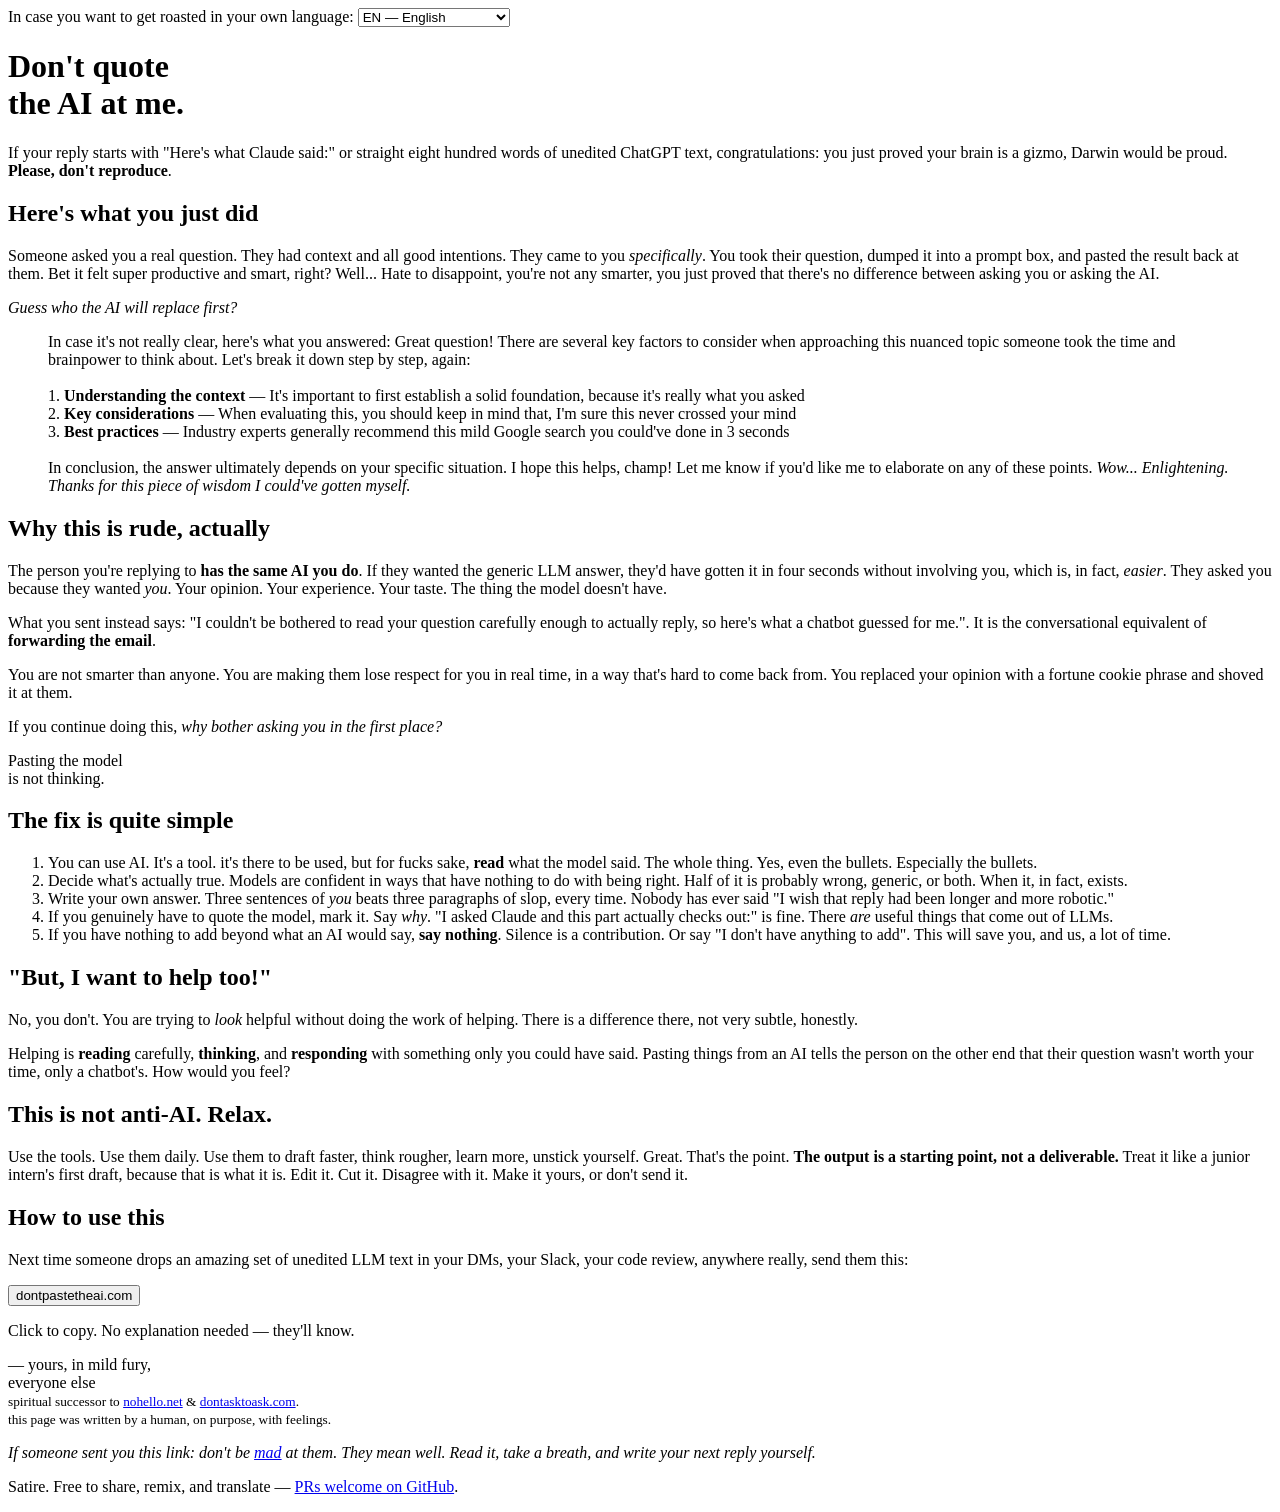
==== index.html @ 8a4fde62 "fix: wrong repo link" ====
<!DOCTYPE html>
<html lang="en">

<head>
  <meta charset="UTF-8">
  <meta name="viewport" content="width=device-width, initial-scale=1.0">
  <title>Don't paste the AI.</title>
  <meta name="description" content="If your reply is a wall of unedited LLM junk, you are the problem.">
  <meta property="og:title" content="Don't just 'quote' the AI">
  <meta property="og:description" content="If your reply is a wall of unedited LLM junk, you are the problem.">
  <meta property="og:image" content="https://dontquotetheai.com/assets/og-image.png">
  <meta property="og:image:width" content="1200">
  <meta property="og:image:height" content="630">
  <meta property="og:type" content="website">
  <meta property="og:url" content="https://dontquotetheai.com/">
  <link rel="canonical" href="https://dontquotetheai.com/">
  <meta name="twitter:card" content="summary_large_image">
  <meta name="twitter:image" content="https://dontquotetheai.com/assets/og-image.png">
  <link rel="icon" type="image/svg+xml" href="assets/favicon.svg">
  <link rel="icon" type="image/png" sizes="32x32" href="assets/favicon-32.png">
  <link rel="apple-touch-icon" href="assets/apple-touch-icon.png">
  <link rel="preconnect" href="https://fonts.googleapis.com">
  <link rel="preconnect" href="https://fonts.gstatic.com" crossorigin>
  <link
    href="https://fonts.googleapis.com/css2?family=Special+Elite&family=JetBrains+Mono:wght@400;500;700;800&display=swap"
    rel="stylesheet">
  <link rel="stylesheet" href="styles.css">
  <link rel="alternate" hreflang="en" href="https://dontquotetheai.com/">
  <link rel="alternate" hreflang="pt-BR" href="https://dontquotetheai.com/ptbr.html">
  <link rel="alternate" hreflang="x-default" href="https://dontquotetheai.com/">
</head>

<body>
  <main class="sheet">

    <header>
      <div class="doc-meta">
        <span>In case you want to get roasted in your own language:</span>
        <label class="lang" aria-label="Language">
          <select onchange="if(this.value)location.href=this.value">
            <option value="" selected>EN — English</option>
            <option value="ptbr.html">PT — Português (BR)</option>
          </select>
        </label>
      </div>
      <h1>Don't quote<br>the <span class="yell">AI</span> at me.</h1>
      <p class="lede">If your reply starts with <span class="marker">"Here's what Claude said:"</span> or straight <span
          class="marker">eight hundred words of unedited ChatGPT text</span>, congratulations: you just proved your
        brain is a gizmo, Darwin would be proud. <strong>Please, don't reproduce</strong>.</p>
    </header>

    <section>
      <h2>Here's what you just did</h2>
      <p>Someone asked you a real question. They had context and all good intentions. They came to you
        <em>specifically</em>. You took their question, dumped it into a prompt box, and pasted the result back at them.
        Bet it felt super productive and smart, right? Well... Hate to disappoint, you're not any smarter, you just
        proved that there's no difference between asking you or asking the AI.
      </p>

      <p><em>Guess who the AI will replace first?</em></p>

      <blockquote>
        <span class="exhibit-label">In case it's not really clear, here's what you answered:</span>
        Great question! There are several key factors to consider when approaching this nuanced topic someone took the
        time and brainpower to think about. Let's break it
        down step by step, again:<br><br>
        1. <strong>Understanding the context</strong> — It's important to first establish a solid foundation, because
        it's really what you asked<br>
        2. <strong>Key considerations</strong> — When evaluating this, you should keep in mind that, I'm sure this never
        crossed your mind<br>
        3. <strong>Best practices</strong> — Industry experts generally recommend this mild Google search you could've
        done in 3 seconds<br><br>

        In conclusion, the answer ultimately depends on your specific situation. I hope this helps, champ! Let me know
        if you'd like me to elaborate on any of these points.
        <em>Wow... Enlightening. Thanks for this piece of wisdom I could've gotten myself.</em>
      </blockquote>
    </section>

    <section>
      <h2>Why this is rude, actually</h2>
      <p>The person you're replying to <strong>has the same AI you do</strong>. If they wanted the generic LLM answer,
        they'd have gotten it in four seconds without involving you, which is, in fact, <em>easier</em>. They asked you
        because they wanted <em>you</em>. Your opinion. Your experience. Your taste. The thing the model doesn't have.
      </p>

      <p>What you sent instead says: <span class="marker">"I couldn't be bothered to read your question carefully enough
          to actually reply, so here's what a chatbot guessed for me."</span>. It is the conversational equivalent of
        <strong>forwarding the email</strong>.
      </p>

      <p>You are not smarter than anyone. You are making them lose respect for you in real time, in a way that's hard to
        come back from. You replaced your opinion with a fortune cookie phrase and shoved it at them.</p>

      <p>If you continue doing this, <em>why bother asking you in the first place?</em></p>
    </section>

    <div class="shout">
      Pasting the model<br>is not <span>thinking</span>.
    </div>

    <section>
      <h2>The fix is quite simple</h2>
      <ol>
        <li>You can use AI. It's a tool. it's there to be used, but for fucks sake, <strong>read</strong> what the model
          said. The whole thing. Yes, even the bullets. Especially the bullets.
        </li>
        <li>Decide what's actually true. Models are confident in ways that have nothing to do with being right. Half of
          it is probably wrong, generic, or both. When it, in fact, exists.</li>
        <li>Write your own answer. Three sentences of <em>you</em> beats three paragraphs of slop, every time. Nobody
          has ever said "I wish that reply had been longer and more robotic."</li>
        <li>If you genuinely have to quote the model, mark it. Say <em>why</em>. "I asked Claude and this part actually
          checks out:" is fine. There <em>are</em> useful things that come out of LLMs.</li>
        <li>If you have nothing to add beyond what an AI would say, <strong>say nothing</strong>. Silence is a
          contribution. Or say "I don't have anything to add". This will save you, and us, a lot of time.</li>
      </ol>
    </section>

    <section>
      <h2>"But, I want to help too!"</h2>
      <p>No, you don't. You are trying to <em>look</em> helpful without doing the work of helping. There is a
        difference there, not very subtle, honestly.</p>
      <p>Helping is <strong>reading</strong> carefully, <strong>thinking</strong>, and <strong>responding</strong> with
        something only you could have
        said. Pasting things
        from an AI tells the person on the other end that their question wasn't worth your time, only a chatbot's. How
        would you feel?</p>
    </section>

    <section>
      <h2>This is not anti-AI. Relax.</h2>
      <p>Use the tools. Use them daily. Use them to draft faster, think rougher, learn more, unstick yourself. Great.
        That's the point. <strong>The output is a starting point, not a deliverable.</strong> Treat it like a junior
        intern's first draft, because that is what it is. Edit it. Cut it. Disagree with it. Make it yours, or don't
        send it.</p>
    </section>

    <section>
      <h2>How to use this</h2>
      <p>Next time someone drops an amazing set of unedited LLM text in your DMs, your Slack, your code review, anywhere
        really, send them this:</p>
      <p class="u-center u-mt-lg"><button type="button" class="url-tag-big" onclick="copyTag(this)"
          aria-label="Copy dontquotetheai.com to clipboard">dontpastetheai.com</button></p>
      <p class="u-center u-small u-muted u-mt-md">Click to copy. No explanation needed — they'll know.</p>
    </section>

    <div class="signature">
      <div class="name">— yours, in mild fury,<br>everyone else</div>
      <small>spiritual successor to <a href="https://nohello.net" target="_blank" rel="noopener">nohello.net</a> &amp;
        <a href="https://dontasktoask.com" target="_blank" rel="noopener">dontasktoask.com</a>.<br>this page was written
        by a human, on purpose, with feelings.</small>
    </div>

    <div class="footer">
      <p><em>If someone sent you this link: don't be <a href="https://www.youtube.com/watch?v=xzpndHtdl9A"
            target="_blank" rel="noopener">mad</a> at them. They mean well. Read it, take a breath, and write your next
          reply yourself.</em></p>
      <p>Satire. Free to share, remix, and translate — <a href="https://github.com/khaosdoctor/dontpastetheai"
          target="_blank" rel="noopener">PRs welcome on GitHub</a>.</p>
    </div>

  </main>
  <script>
    function copyTag(el) {
      const text = el.dataset.copy || el.textContent.trim();
      if (!el.dataset.copy) el.dataset.copy = text;
      navigator.clipboard.writeText(text).then(() => {
        el.textContent = 'copied!';
        clearTimeout(el._t);
        el._t = setTimeout(() => {el.textContent = text;}, 1200);
      });
    }
  </script>
</body>

</html>
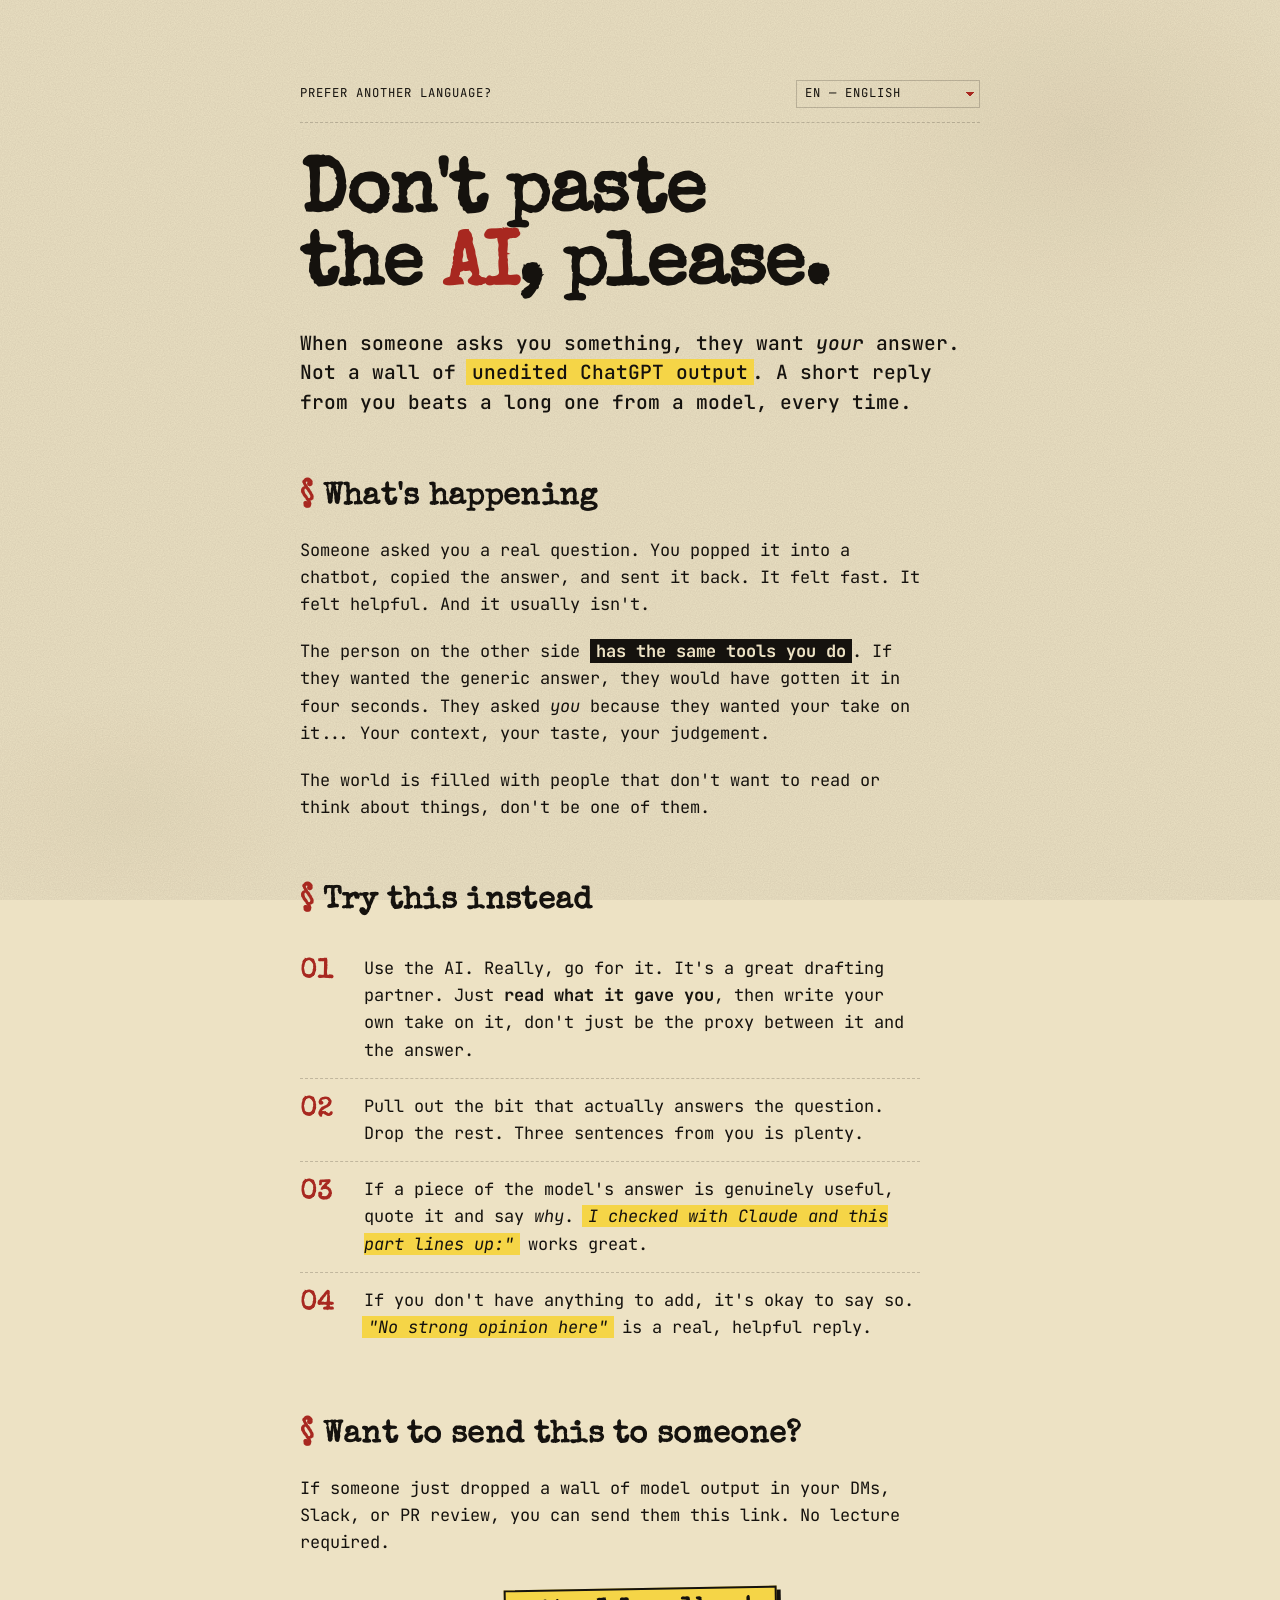
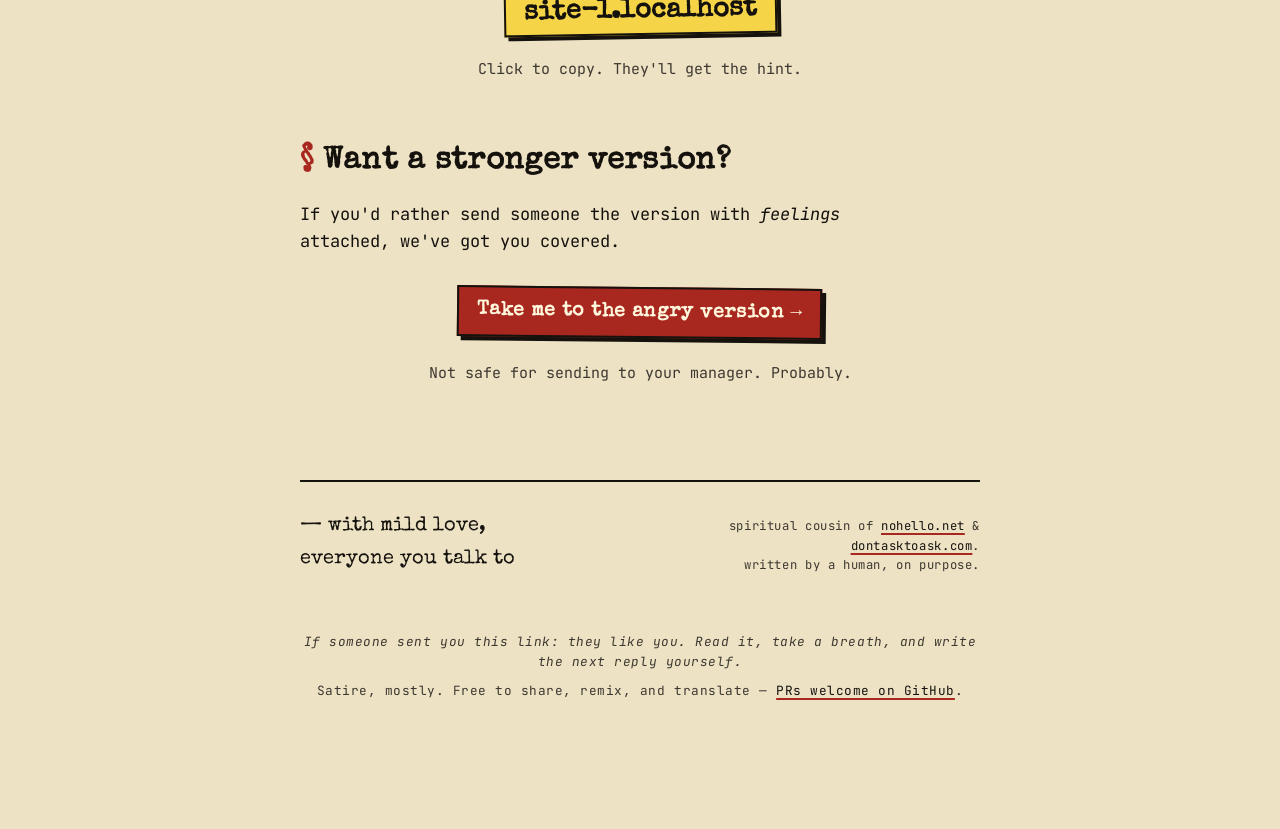
==== commit 4ade4d95: "feat: add polite version" ====
--- a/index.html
+++ b/index.html
@@ -5,9 +5,9 @@
   <meta charset="UTF-8">
   <meta name="viewport" content="width=device-width, initial-scale=1.0">
   <title>Don't paste the AI.</title>
-  <meta name="description" content="If your reply is a wall of unedited LLM junk, you are the problem.">
-  <meta property="og:title" content="Don't just 'quote' the AI">
-  <meta property="og:description" content="If your reply is a wall of unedited LLM junk, you are the problem.">
+  <meta name="description" content="If someone asks you a question, paste your answer — not the chatbot's.">
+  <meta property="og:title" content="Don't paste the AI.">
+  <meta property="og:description" content="If someone asks you a question, paste your answer — not the chatbot's.">
   <meta property="og:image" content="https://dontquotetheai.com/assets/og-image.png">
   <meta property="og:image:width" content="1200">
   <meta property="og:image:height" content="630">
@@ -35,7 +35,7 @@
 
     <header>
       <div class="doc-meta">
-        <span>In case you want to get roasted in your own language:</span>
+        <span>Prefer another language?</span>
         <label class="lang" aria-label="Language">
           <select onchange="if(this.value)location.href=this.value">
             <option value="" selected>EN — English</option>
@@ -43,124 +43,78 @@
           </select>
         </label>
       </div>
-      <h1>Don't quote<br>the <span class="yell">AI</span> at me.</h1>
-      <p class="lede">If your reply starts with <span class="marker">"Here's what Claude said:"</span> or straight <span
-          class="marker">eight hundred words of unedited ChatGPT text</span>, congratulations: you just proved your
-        brain is a gizmo, Darwin would be proud. <strong>Please, don't reproduce</strong>.</p>
+      <h1>Don't paste<br>the <span class="yell">AI</span>, please.</h1>
+      <p class="lede">When someone asks you something, they want <em>your</em> answer.
+        Not a wall of <span class="marker">unedited ChatGPT output</span>. A short reply from you beats
+        a long one from a model, every time.</p>
     </header>
 
     <section>
-      <h2>Here's what you just did</h2>
-      <p>Someone asked you a real question. They had context and all good intentions. They came to you
-        <em>specifically</em>. You took their question, dumped it into a prompt box, and pasted the result back at them.
-        Bet it felt super productive and smart, right? Well... Hate to disappoint, you're not any smarter, you just
-        proved that there's no difference between asking you or asking the AI.
-      </p>
+      <h2>What's happening</h2>
+      <p>Someone asked you a real question. You popped it into a chatbot, copied the answer, and sent it back.
+        It felt fast. It felt helpful. And it usually isn't.</p>
+      <p>The person on the other side <strong>has the same tools you do</strong>. If they wanted the generic
+        answer, they would have gotten it in four seconds. They asked <em>you</em> because they wanted
+        your take on it... Your context, your taste, your judgement.</p>
 
-      <p><em>Guess who the AI will replace first?</em></p>
-
-      <blockquote>
-        <span class="exhibit-label">In case it's not really clear, here's what you answered:</span>
-        Great question! There are several key factors to consider when approaching this nuanced topic someone took the
-        time and brainpower to think about. Let's break it
-        down step by step, again:<br><br>
-        1. <strong>Understanding the context</strong> — It's important to first establish a solid foundation, because
-        it's really what you asked<br>
-        2. <strong>Key considerations</strong> — When evaluating this, you should keep in mind that, I'm sure this never
-        crossed your mind<br>
-        3. <strong>Best practices</strong> — Industry experts generally recommend this mild Google search you could've
-        done in 3 seconds<br><br>
-
-        In conclusion, the answer ultimately depends on your specific situation. I hope this helps, champ! Let me know
-        if you'd like me to elaborate on any of these points.
-        <em>Wow... Enlightening. Thanks for this piece of wisdom I could've gotten myself.</em>
-      </blockquote>
+      <p>The world is filled with people that don't want to read or think about things, don't be one of them.</p>
     </section>
 
     <section>
-      <h2>Why this is rude, actually</h2>
-      <p>The person you're replying to <strong>has the same AI you do</strong>. If they wanted the generic LLM answer,
-        they'd have gotten it in four seconds without involving you, which is, in fact, <em>easier</em>. They asked you
-        because they wanted <em>you</em>. Your opinion. Your experience. Your taste. The thing the model doesn't have.
-      </p>
-
-      <p>What you sent instead says: <span class="marker">"I couldn't be bothered to read your question carefully enough
-          to actually reply, so here's what a chatbot guessed for me."</span>. It is the conversational equivalent of
-        <strong>forwarding the email</strong>.
-      </p>
-
-      <p>You are not smarter than anyone. You are making them lose respect for you in real time, in a way that's hard to
-        come back from. You replaced your opinion with a fortune cookie phrase and shoved it at them.</p>
-
-      <p>If you continue doing this, <em>why bother asking you in the first place?</em></p>
-    </section>
-
-    <div class="shout">
-      Pasting the model<br>is not <span>thinking</span>.
-    </div>
-
-    <section>
-      <h2>The fix is quite simple</h2>
+      <h2>Try this instead</h2>
       <ol>
-        <li>You can use AI. It's a tool. it's there to be used, but for fucks sake, <strong>read</strong> what the model
-          said. The whole thing. Yes, even the bullets. Especially the bullets.
+        <li>Use the AI. Really, go for it. It's a great drafting partner. Just <strong>read what it gave you</strong>,
+          then write your own take on it, don't just be the proxy between it and the answer.</li>
+        <li>Pull out the bit that actually answers the question. Drop the rest. Three sentences from you is plenty.</li>
+        <li>If a piece of the model's answer is genuinely useful, quote it and say <em>why</em>.
+          <span class="marker"><em>I checked with Claude and this part lines up:"</em></span> works great.
         </li>
-        <li>Decide what's actually true. Models are confident in ways that have nothing to do with being right. Half of
-          it is probably wrong, generic, or both. When it, in fact, exists.</li>
-        <li>Write your own answer. Three sentences of <em>you</em> beats three paragraphs of slop, every time. Nobody
-          has ever said "I wish that reply had been longer and more robotic."</li>
-        <li>If you genuinely have to quote the model, mark it. Say <em>why</em>. "I asked Claude and this part actually
-          checks out:" is fine. There <em>are</em> useful things that come out of LLMs.</li>
-        <li>If you have nothing to add beyond what an AI would say, <strong>say nothing</strong>. Silence is a
-          contribution. Or say "I don't have anything to add". This will save you, and us, a lot of time.</li>
+        <li>If you don't have anything to add, it's okay to say so. <span class="marker"><em>"No strong opinion
+              here"</em></span> is a real, helpful reply.
+        </li>
       </ol>
     </section>
 
     <section>
-      <h2>"But, I want to help too!"</h2>
-      <p>No, you don't. You are trying to <em>look</em> helpful without doing the work of helping. There is a
-        difference there, not very subtle, honestly.</p>
-      <p>Helping is <strong>reading</strong> carefully, <strong>thinking</strong>, and <strong>responding</strong> with
-        something only you could have
-        said. Pasting things
-        from an AI tells the person on the other end that their question wasn't worth your time, only a chatbot's. How
-        would you feel?</p>
+      <h2>Want to send this to someone?</h2>
+      <p>If someone just dropped a wall of model output in your DMs, Slack, or PR review, you can send them
+        this link. No lecture required.</p>
+      <p class="u-center u-mt-lg"><button id="copyBtn" type="button" class="url-tag-big" onclick="copyTag(this)"
+          aria-label="Copy dontpastetheai.com to clipboard">dontpastetheai.com</button></p>
+      <p class="u-center u-small u-muted u-mt-md">Click to copy. They'll get the hint.</p>
     </section>
 
     <section>
-      <h2>This is not anti-AI. Relax.</h2>
-      <p>Use the tools. Use them daily. Use them to draft faster, think rougher, learn more, unstick yourself. Great.
-        That's the point. <strong>The output is a starting point, not a deliverable.</strong> Treat it like a junior
-        intern's first draft, because that is what it is. Edit it. Cut it. Disagree with it. Make it yours, or don't
-        send it.</p>
-    </section>
-
-    <section>
-      <h2>How to use this</h2>
-      <p>Next time someone drops an amazing set of unedited LLM text in your DMs, your Slack, your code review, anywhere
-        really, send them this:</p>
-      <p class="u-center u-mt-lg"><button type="button" class="url-tag-big" onclick="copyTag(this)"
-          aria-label="Copy dontquotetheai.com to clipboard">dontpastetheai.com</button></p>
-      <p class="u-center u-small u-muted u-mt-md">Click to copy. No explanation needed — they'll know.</p>
+      <h2>Want a stronger version?</h2>
+      <p>If you'd rather send someone the version with <em>feelings</em> attached, we've got you covered.</p>
+      <p class="u-center u-mt-lg"><a class="cta-angry" href="angry/">Take me to the angry version →</a></p>
+      <p class="u-center u-small u-muted u-mt-md">Not safe for sending to your manager. Probably.</p>
     </section>
 
     <div class="signature">
-      <div class="name">— yours, in mild fury,<br>everyone else</div>
-      <small>spiritual successor to <a href="https://nohello.net" target="_blank" rel="noopener">nohello.net</a> &amp;
-        <a href="https://dontasktoask.com" target="_blank" rel="noopener">dontasktoask.com</a>.<br>this page was written
-        by a human, on purpose, with feelings.</small>
+      <div class="name">— with mild love,<br>everyone you talk to</div>
+      <small>spiritual cousin of <a href="https://nohello.net" target="_blank" rel="noopener">nohello.net</a> &amp;
+        <a href="https://dontasktoask.com" target="_blank" rel="noopener">dontasktoask.com</a>.<br>written
+        by a human, on purpose.</small>
     </div>
 
     <div class="footer">
-      <p><em>If someone sent you this link: don't be <a href="https://www.youtube.com/watch?v=xzpndHtdl9A"
-            target="_blank" rel="noopener">mad</a> at them. They mean well. Read it, take a breath, and write your next
-          reply yourself.</em></p>
-      <p>Satire. Free to share, remix, and translate — <a href="https://github.com/khaosdoctor/dontpastetheai"
-          target="_blank" rel="noopener">PRs welcome on GitHub</a>.</p>
+      <p><em>If someone sent you this link: they like you. Read it, take a breath, and write the next reply
+          yourself.</em></p>
+      <p>Satire, mostly. Free to share, remix, and translate — <a href="https://github.com/khaosdoctor/dontquotetheai"
+          target="_blank" rel="noopener">PRs welcome on
+          GitHub</a>.</p>
     </div>
 
   </main>
   <script>
+    (function setCopyDomain() {
+      const target = location.hostname.replace(/^www\./, '');
+      const btn = document.getElementById('copyBtn');
+      btn.textContent = target;
+      btn.dataset.copy = target;
+      btn.setAttribute('aria-label', `Copy ${target} to clipboard`);
+    })();
     function copyTag(el) {
       const text = el.dataset.copy || el.textContent.trim();
       if (!el.dataset.copy) el.dataset.copy = text;
--- a/styles.css
+++ b/styles.css
@@ -0,0 +1,382 @@
+/* ---------- tokens ---------- */
+:root {
+  --paper: #ede2c4;
+  --paper-alt: #fff7dc;
+  --paper-shadow: #c9bd9b;
+  --ink: #15120e;
+  --ink-faded: #3d3830;
+  --stamp: #a82820;
+  --rule: #15120e33;
+  --highlight: #f5d547;
+
+  --font-mono: 'JetBrains Mono', 'Courier New', monospace;
+  --font-type: 'Special Elite', 'Courier New', cursive;
+
+  --space-1: 4px;
+  --space-2: 8px;
+  --space-3: 14px;
+  --space-4: 22px;
+  --space-5: 32px;
+  --space-6: 56px;
+  --space-7: 96px;
+}
+
+/* ---------- reset ---------- */
+* { box-sizing: border-box; margin: 0; padding: 0; }
+
+::selection { background: var(--ink); color: var(--highlight); }
+
+/* ---------- base ---------- */
+html, body {
+  background: var(--paper);
+  color: var(--ink);
+  font-family: var(--font-mono);
+  font-size: 17px;
+  line-height: 1.6;
+  min-height: 100vh;
+  overflow-x: hidden;
+}
+
+body::before {
+  content: "";
+  position: fixed;
+  inset: 0;
+  pointer-events: none;
+  z-index: 1;
+  background-image:
+    radial-gradient(ellipse 400px 300px at 85% 15%, rgba(80, 50, 20, 0.08) 0%, transparent 60%),
+    radial-gradient(ellipse 300px 200px at 10% 90%, rgba(80, 50, 20, 0.05) 0%, transparent 60%),
+    url("data:image/svg+xml;utf8,<svg xmlns='http://www.w3.org/2000/svg' width='200' height='200'><filter id='n'><feTurbulence type='fractalNoise' baseFrequency='0.85' numOctaves='2' stitchTiles='stitch'/><feColorMatrix values='0 0 0 0 0 0 0 0 0 0 0 0 0 0 0 0 0 0 0.14 0'/></filter><rect width='100%25' height='100%25' filter='url(%23n)'/></svg>");
+  mix-blend-mode: multiply;
+  opacity: 0.65;
+}
+
+p { margin-bottom: 20px; max-width: 62ch; }
+
+p strong {
+  background: var(--ink);
+  color: var(--paper);
+  padding: 1px 6px;
+  font-weight: 700;
+}
+
+p a, .footer a, .signature a {
+  color: var(--ink);
+  text-decoration: underline;
+  text-decoration-thickness: 2px;
+  text-underline-offset: 3px;
+  text-decoration-color: var(--stamp);
+}
+
+p a:hover { color: var(--stamp); }
+
+/* ---------- layout ---------- */
+.sheet {
+  position: relative;
+  z-index: 2;
+  max-width: 760px;
+  margin: 0 auto;
+  padding: 80px 40px 120px;
+}
+
+header { margin-bottom: var(--space-6); }
+section { margin: 64px 0; }
+
+.doc-meta {
+  font-size: 0.72rem;
+  letter-spacing: 0.08em;
+  border-bottom: 1px dashed var(--rule);
+  padding-bottom: var(--space-3);
+  margin-bottom: 36px;
+  display: flex;
+  justify-content: space-between;
+  align-items: center;
+  flex-wrap: wrap;
+  gap: var(--space-2);
+  text-transform: uppercase;
+}
+
+.lang select {
+  font: inherit;
+  font-size: 0.72rem;
+  letter-spacing: 0.08em;
+  text-transform: uppercase;
+  color: var(--ink);
+  background: transparent;
+  border: 1px solid var(--rule);
+  padding: 3px 22px 3px 8px;
+  cursor: pointer;
+  appearance: none;
+  background-image: linear-gradient(45deg, transparent 50%, var(--stamp) 50%), linear-gradient(-45deg, transparent 50%, var(--stamp) 50%);
+  background-position: right 9px center, right 5px center;
+  background-size: 4px 4px, 4px 4px;
+  background-repeat: no-repeat;
+}
+.lang select:hover { border-color: var(--stamp); color: var(--stamp); }
+
+/* ---------- headings ---------- */
+h1 {
+  font-family: var(--font-type);
+  font-size: clamp(2.4rem, 8vw, 4.4rem);
+  line-height: 0.98;
+  letter-spacing: -0.015em;
+  margin-bottom: 24px;
+}
+
+h1 .yell {
+  color: var(--stamp);
+  display: inline-block;
+  transform: rotate(-1deg);
+  transition: transform 0.2s ease;
+}
+
+h1:hover .yell { transform: rotate(2deg) scale(1.04); }
+
+h1 .strike { position: relative; display: inline-block; }
+h1 .strike::after {
+  content: "";
+  position: absolute;
+  inset: 50% -6px auto -6px;
+  height: 6px;
+  background: var(--stamp);
+  transform: rotate(-2deg);
+}
+
+h2 {
+  font-family: var(--font-type);
+  font-size: 1.8rem;
+  margin-bottom: var(--space-4);
+  letter-spacing: 0.01em;
+  line-height: 1.1;
+}
+h2::before { content: "§ "; color: var(--stamp); }
+
+/* ---------- lede ---------- */
+.lede {
+  font-size: 1.15rem;
+  font-weight: 500;
+  max-width: 56ch;
+  line-height: 1.5;
+}
+
+.marker {
+  background: var(--highlight);
+  padding: 0 4px;
+  box-shadow: -2px 0 0 var(--highlight), 2px 0 0 var(--highlight);
+}
+
+/* ---------- blockquote ---------- */
+blockquote {
+  margin: var(--space-5) 0;
+  padding: var(--space-4) 26px;
+  background: var(--paper-alt);
+  border-left: 5px solid var(--stamp);
+  font-size: 0.95rem;
+  color: var(--ink-faded);
+  position: relative;
+  box-shadow: 3px 4px 0 var(--paper-shadow);
+  transform: rotate(-0.3deg);
+}
+
+blockquote .exhibit-label {
+  display: block;
+  font-size: 0.7rem;
+  letter-spacing: 0.12em;
+  color: var(--stamp);
+  margin-bottom: 12px;
+  font-weight: 800;
+}
+
+blockquote em {
+  display: block;
+  margin-top: var(--space-3);
+  font-style: normal;
+  color: var(--ink);
+  font-size: 0.88rem;
+  font-weight: 700;
+}
+
+blockquote em::before { content: "> "; color: var(--stamp); }
+
+/* ---------- ordered rules list ---------- */
+ol {
+  margin: 20px 0;
+  padding-left: 0;
+  list-style: none;
+  counter-reset: rule;
+}
+
+ol li {
+  counter-increment: rule;
+  padding: var(--space-3) 0 var(--space-3) 64px;
+  position: relative;
+  border-bottom: 1px dashed var(--rule);
+  max-width: 62ch;
+}
+
+ol li:last-child { border-bottom: none; }
+
+ol li::before {
+  content: counter(rule, decimal-leading-zero);
+  position: absolute;
+  left: 0;
+  top: 10px;
+  font-family: var(--font-type);
+  font-size: 1.6rem;
+  color: var(--stamp);
+  font-weight: 700;
+}
+
+/* ---------- shout ---------- */
+.shout {
+  margin: 48px 0;
+  padding: var(--space-5);
+  background: var(--ink);
+  color: var(--paper);
+  font-family: var(--font-type);
+  font-size: clamp(1.4rem, 4vw, 2.2rem);
+  line-height: 1.15;
+  text-align: center;
+  transform: rotate(-0.5deg);
+  box-shadow: 4px 6px 0 var(--stamp);
+}
+
+.shout span { color: var(--highlight); }
+
+/* ---------- url tag ---------- */
+.url-tag-big {
+  display: inline-block;
+  background: var(--highlight);
+  color: var(--ink);
+  padding: var(--space-2) 18px;
+  font-family: var(--font-type);
+  font-size: 1.6rem;
+  font-weight: 700;
+  transform: rotate(-1deg);
+  border: 2px solid var(--ink);
+  box-shadow: 4px 4px 0 var(--ink);
+  cursor: pointer;
+  transition: transform 0.1s ease, box-shadow 0.1s ease;
+}
+.url-tag-big:hover { transform: rotate(-1deg) translate(-1px, -1px); box-shadow: 5px 5px 0 var(--ink); }
+.url-tag-big:active { transform: rotate(-1deg) translate(2px, 2px); box-shadow: 2px 2px 0 var(--ink); }
+
+/* ---------- angry CTA ---------- */
+.cta-angry {
+  display: inline-block;
+  background: var(--stamp);
+  color: var(--paper-alt);
+  padding: var(--space-2) 18px;
+  font-family: var(--font-type);
+  font-size: 1.15rem;
+  font-weight: 700;
+  letter-spacing: 0.02em;
+  text-decoration: none;
+  transform: rotate(0.6deg);
+  border: 2px solid var(--ink);
+  box-shadow: 4px 4px 0 var(--ink);
+  transition: transform 0.1s ease, box-shadow 0.1s ease;
+}
+.cta-angry:hover { transform: rotate(0.6deg) translate(-1px, -1px); box-shadow: 5px 5px 0 var(--ink); color: var(--paper-alt); }
+.cta-angry:active { transform: rotate(0.6deg) translate(2px, 2px); box-shadow: 2px 2px 0 var(--ink); }
+
+/* ---------- calm CTA ---------- */
+.cta-calm {
+  display: inline-block;
+  background: #2f6b4a;
+  color: var(--paper-alt);
+  padding: var(--space-2) 18px;
+  font-family: var(--font-type);
+  font-size: 1.15rem;
+  font-weight: 700;
+  letter-spacing: 0.02em;
+  text-decoration: none;
+  transform: rotate(-0.6deg);
+  border: 2px solid var(--ink);
+  box-shadow: 4px 4px 0 var(--ink);
+  transition: transform 0.1s ease, box-shadow 0.1s ease;
+}
+.cta-calm:hover { transform: rotate(-0.6deg) translate(-1px, -1px); box-shadow: 5px 5px 0 var(--ink); color: var(--paper-alt); }
+.cta-calm:active { transform: rotate(-0.6deg) translate(2px, 2px); box-shadow: 2px 2px 0 var(--ink); }
+
+/* ---------- scribble & stamp ---------- */
+.scribble {
+  position: absolute;
+  font-family: var(--font-type);
+  color: var(--stamp);
+  font-size: 0.9rem;
+  transform: rotate(-8deg);
+  opacity: 0.85;
+  pointer-events: none;
+}
+
+.scribble-1 { top: 380px; right: 4px; }
+.scribble-2 { top: 920px; left: -10px; transform: rotate(6deg); }
+
+.stamp {
+  position: absolute;
+  top: 50px;
+  right: 24px;
+  transform: rotate(-11deg);
+  border: 5px solid var(--stamp);
+  color: var(--stamp);
+  padding: 10px 22px 8px;
+  font-family: var(--font-type);
+  font-size: 1.8rem;
+  letter-spacing: 0.08em;
+  opacity: 0.82;
+  text-transform: uppercase;
+  pointer-events: none;
+  mix-blend-mode: multiply;
+  line-height: 1;
+}
+
+/* ---------- signature & footer ---------- */
+.signature {
+  margin-top: var(--space-7);
+  padding-top: 28px;
+  border-top: 2px solid var(--ink);
+  display: flex;
+  justify-content: space-between;
+  align-items: flex-end;
+  flex-wrap: wrap;
+  gap: 20px;
+}
+
+.signature .name { font-family: var(--font-type); font-size: 1.2rem; }
+
+.signature small {
+  font-size: 0.72rem;
+  color: var(--ink-faded);
+  letter-spacing: 0.05em;
+  max-width: 38ch;
+  text-align: right;
+}
+
+.footer {
+  text-align: center;
+  margin-top: var(--space-6);
+  font-size: 0.75rem;
+  color: var(--ink-faded);
+  letter-spacing: 0.04em;
+}
+.footer p { max-width: none; margin-bottom: var(--space-2); }
+
+/* ---------- atomic utilities ---------- */
+.u-center      { text-align: center; max-width: none; }
+.u-muted       { color: var(--ink-faded); }
+.u-small       { font-size: 0.88rem; }
+.u-mt-lg       { margin-top: var(--space-5); }
+.u-mt-md       { margin-top: var(--space-4); }
+
+/* ---------- responsive ---------- */
+@media (max-width: 700px) {
+  .sheet { padding: var(--space-6) var(--space-4) 80px; }
+  .stamp { top: 20px; right: 12px; font-size: 1.2rem; padding: 7px 14px 5px; border-width: 4px; }
+  .doc-meta { font-size: 0.62rem; }
+  blockquote { padding: 16px 18px; font-size: 0.86rem; }
+  ol li { padding-left: 46px; }
+  ol li::before { font-size: 1.3rem; }
+  .scribble { display: none; }
+  .shout { padding: 24px 18px; }
+}
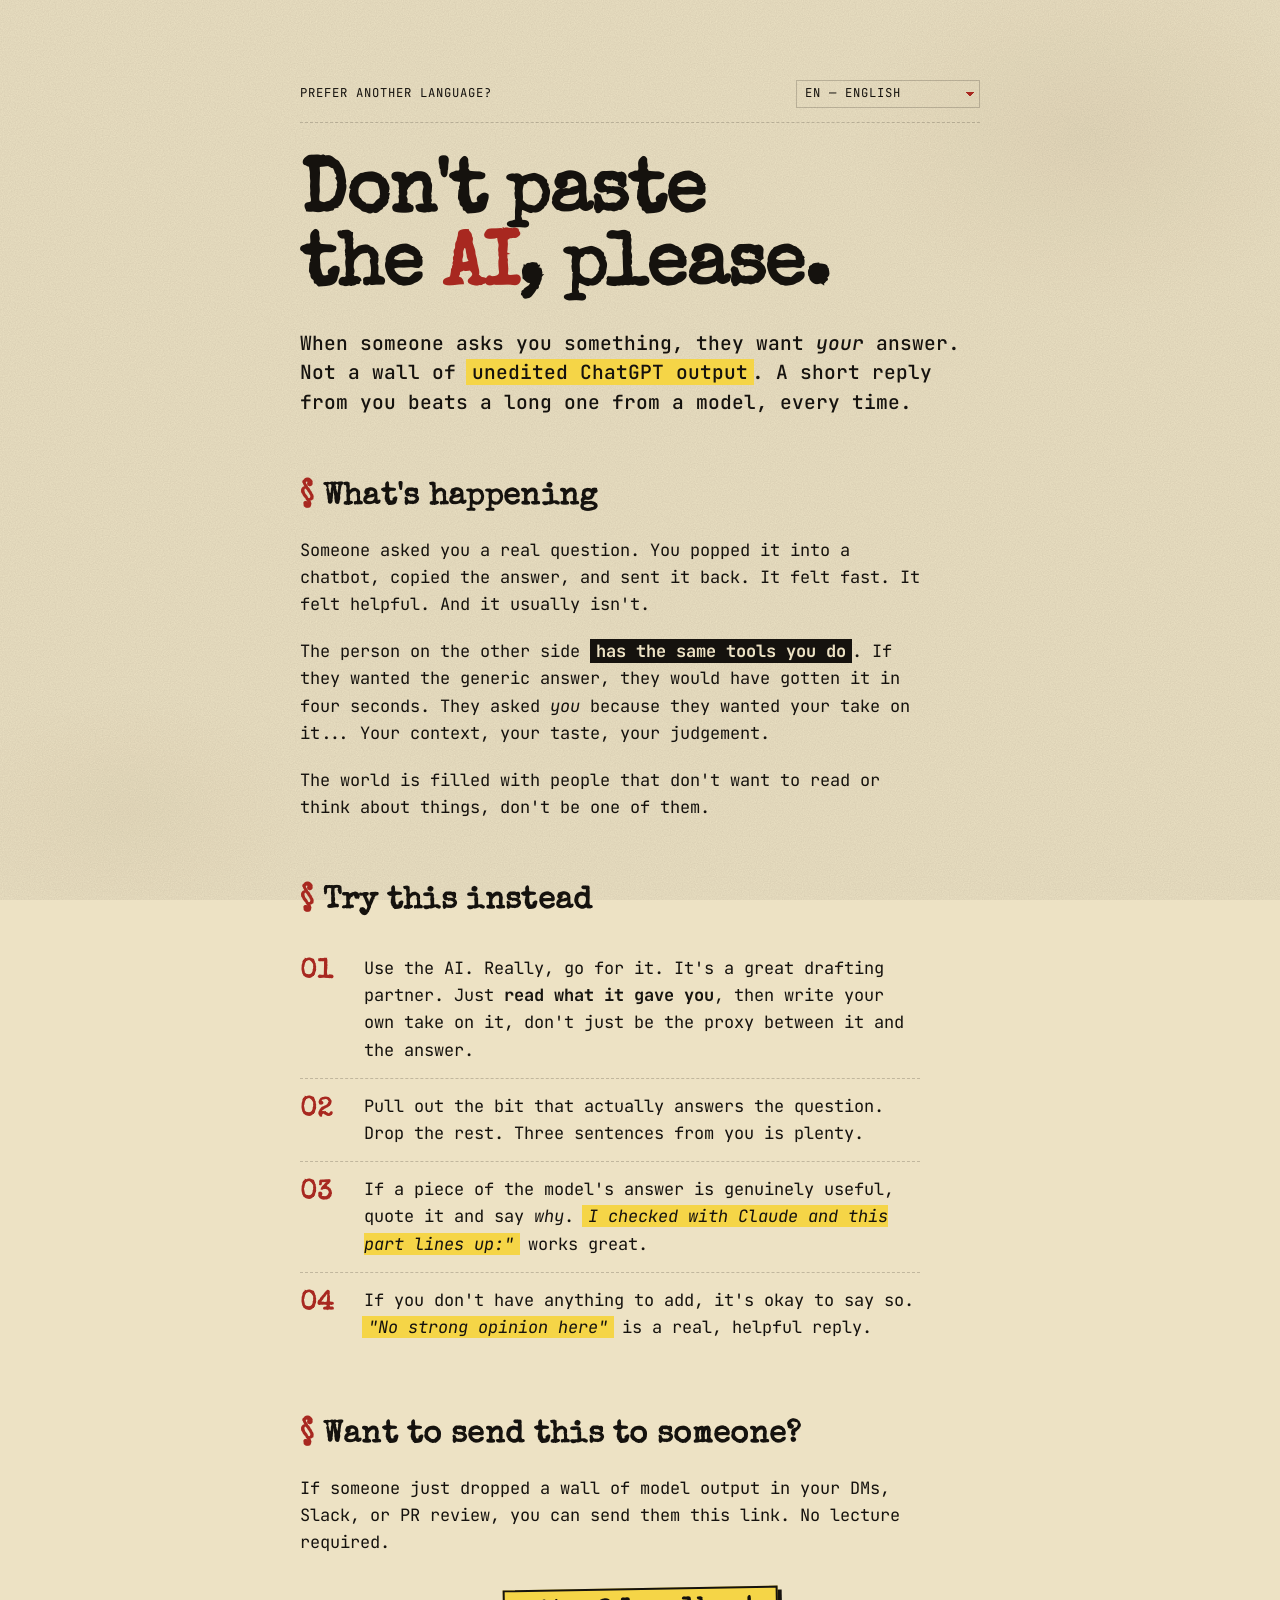
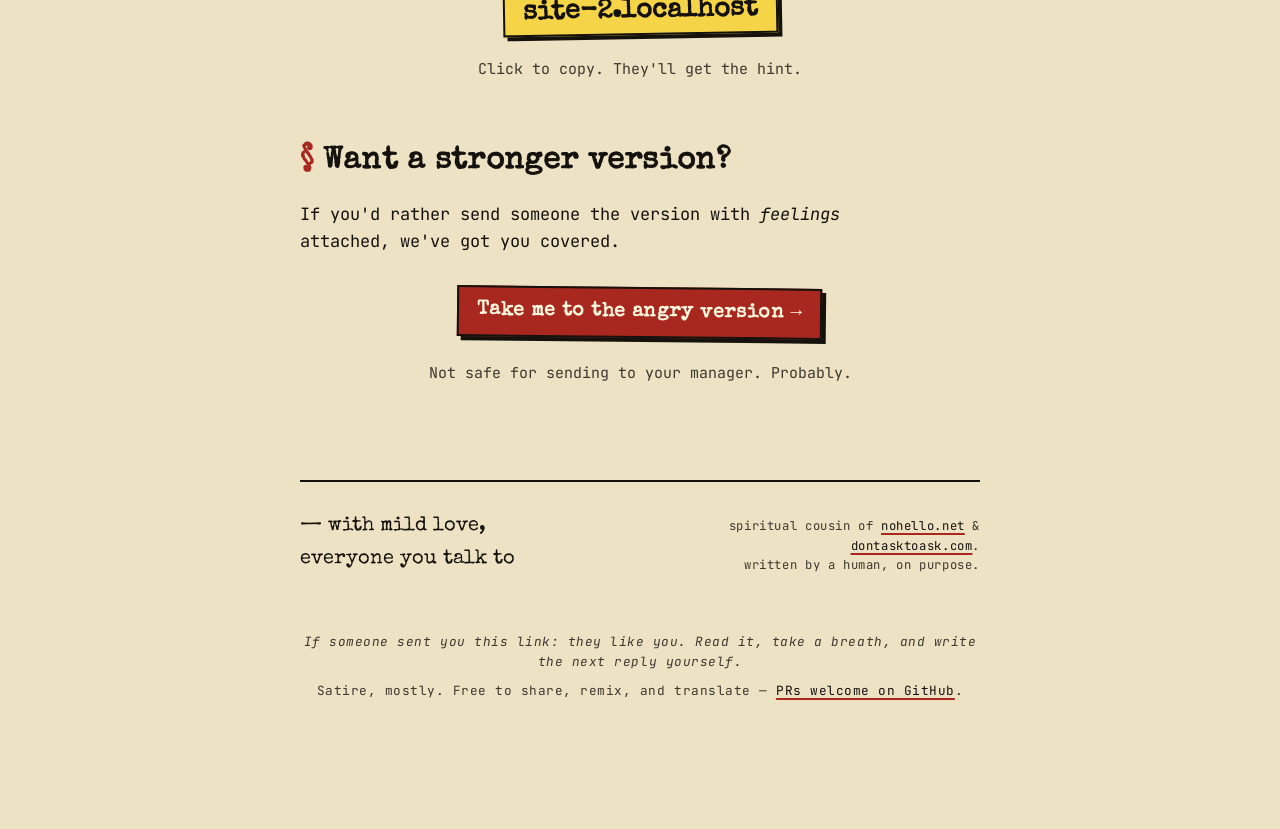
==== commit 188f5da5: "add smooth version and generate og image" ====
--- a/index.html
+++ b/index.html
@@ -27,6 +27,7 @@
   <link rel="stylesheet" href="styles.css">
   <link rel="alternate" hreflang="en" href="https://dontquotetheai.com/">
   <link rel="alternate" hreflang="pt-BR" href="https://dontquotetheai.com/ptbr.html">
+  <link rel="alternate" hreflang="ru" href="https://dontquotetheai.com/ru.html">
   <link rel="alternate" hreflang="x-default" href="https://dontquotetheai.com/">
 </head>
 
@@ -40,6 +41,7 @@
           <select onchange="if(this.value)location.href=this.value">
             <option value="" selected>EN — English</option>
             <option value="ptbr.html">PT — Português (BR)</option>
+            <option value="ru.html">RU — Русский</option>
           </select>
         </label>
       </div>
@@ -121,7 +123,7 @@
       navigator.clipboard.writeText(text).then(() => {
         el.textContent = 'copied!';
         clearTimeout(el._t);
-        el._t = setTimeout(() => {el.textContent = text;}, 1200);
+        el._t = setTimeout(() => { el.textContent = text; }, 1200);
       });
     }
   </script>
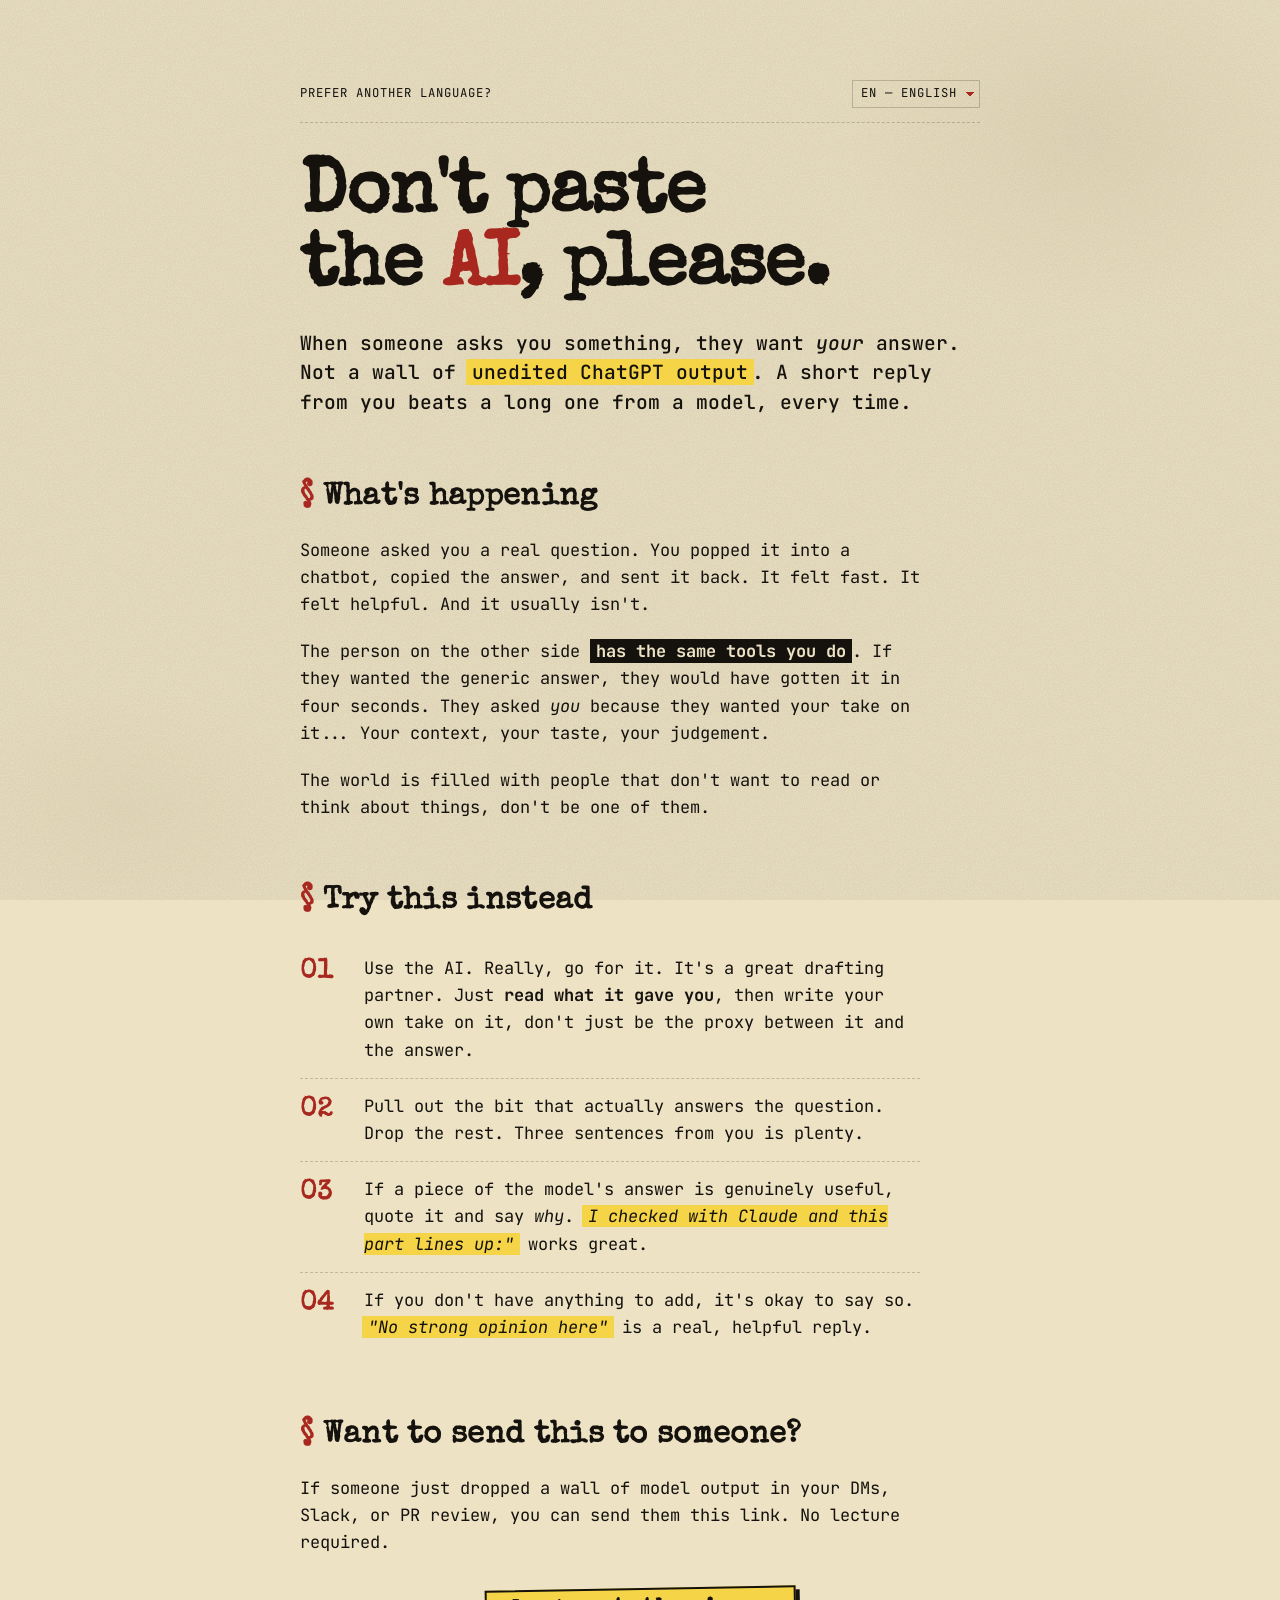
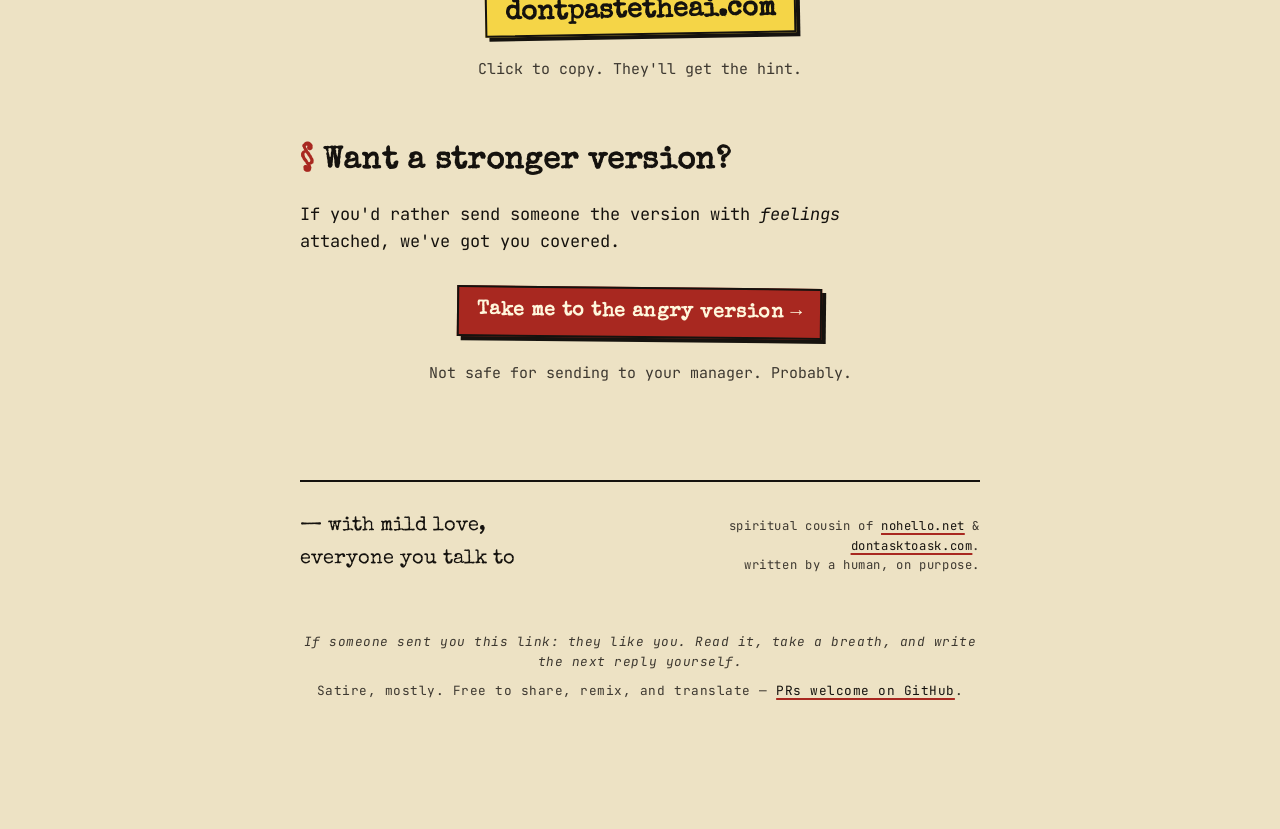
==== commit 6e79c09f: "Merge branch 'main' into main" ====
--- a/index.html
+++ b/index.html
@@ -8,14 +8,14 @@
   <meta name="description" content="If someone asks you a question, paste your answer — not the chatbot's.">
   <meta property="og:title" content="Don't paste the AI.">
   <meta property="og:description" content="If someone asks you a question, paste your answer — not the chatbot's.">
-  <meta property="og:image" content="https://dontquotetheai.com/assets/og-image.png">
+  <meta property="og:image" content="https://dontpastetheai.com/assets/og-image.png">
   <meta property="og:image:width" content="1200">
   <meta property="og:image:height" content="630">
   <meta property="og:type" content="website">
-  <meta property="og:url" content="https://dontquotetheai.com/">
-  <link rel="canonical" href="https://dontquotetheai.com/">
+  <meta property="og:url" content="https://dontpastetheai.com/">
+  <link rel="canonical" href="https://dontpastetheai.com/">
   <meta name="twitter:card" content="summary_large_image">
-  <meta name="twitter:image" content="https://dontquotetheai.com/assets/og-image.png">
+  <meta name="twitter:image" content="https://dontpastetheai.com/assets/og-image.png">
   <link rel="icon" type="image/svg+xml" href="assets/favicon.svg">
   <link rel="icon" type="image/png" sizes="32x32" href="assets/favicon-32.png">
   <link rel="apple-touch-icon" href="assets/apple-touch-icon.png">
@@ -25,10 +25,17 @@
     href="https://fonts.googleapis.com/css2?family=Special+Elite&family=JetBrains+Mono:wght@400;500;700;800&display=swap"
     rel="stylesheet">
   <link rel="stylesheet" href="styles.css">
-  <link rel="alternate" hreflang="en" href="https://dontquotetheai.com/">
-  <link rel="alternate" hreflang="pt-BR" href="https://dontquotetheai.com/ptbr.html">
-  <link rel="alternate" hreflang="ru" href="https://dontquotetheai.com/ru.html">
-  <link rel="alternate" hreflang="x-default" href="https://dontquotetheai.com/">
+  <!-- hreflang:start (managed by scripts/sync-hreflang.mjs — do not edit by hand) -->
+  <link rel="alternate" hreflang="en" href="https://dontpastetheai.com/">
+  <link rel="alternate" hreflang="pt-BR" href="https://dontpastetheai.com/pt-br.html">
+  <link rel="alternate" hreflang="ru" href="https://dontpastetheai.com/ru.html">
+  <link rel="alternate" hreflang="zh-TW" href="https://dontpastetheai.com/zh-tw.html">
+  <link rel="alternate" hreflang="zh-CN" href="https://dontpastetheai.com/zh-cn.html">
+  <link rel="alternate" hreflang="it" href="https://dontpastetheai.com/it.html">
+  <link rel="alternate" hreflang="x-default" href="https://dontpastetheai.com/">
+  <!-- hreflang:end -->
+  <script src="assets/translations.js" defer></script>
+  <script src="assets/copy.js" defer></script>
 </head>
 
 <body>
@@ -38,11 +45,7 @@
       <div class="doc-meta">
         <span>Prefer another language?</span>
         <label class="lang" aria-label="Language">
-          <select onchange="if(this.value)location.href=this.value">
-            <option value="" selected>EN — English</option>
-            <option value="ptbr.html">PT — Português (BR)</option>
-            <option value="ru.html">RU — Русский</option>
-          </select>
+          <select data-lang-select><option>EN — English</option></select>
         </label>
       </div>
       <h1>Don't paste<br>the <span class="yell">AI</span>, please.</h1>
@@ -81,8 +84,8 @@
       <h2>Want to send this to someone?</h2>
       <p>If someone just dropped a wall of model output in your DMs, Slack, or PR review, you can send them
         this link. No lecture required.</p>
-      <p class="u-center u-mt-lg"><button id="copyBtn" type="button" class="url-tag-big" onclick="copyTag(this)"
-          aria-label="Copy dontpastetheai.com to clipboard">dontpastetheai.com</button></p>
+      <p class="u-center u-mt-lg"><button id="copyBtn" type="button" class="url-tag-big"
+          data-copy-aria="Copy {domain} to clipboard" data-copied-text="copied!">dontpastetheai.com</button></p>
       <p class="u-center u-small u-muted u-mt-md">Click to copy. They'll get the hint.</p>
     </section>
 
@@ -109,24 +112,6 @@
     </div>
 
   </main>
-  <script>
-    (function setCopyDomain() {
-      const target = location.hostname.replace(/^www\./, '');
-      const btn = document.getElementById('copyBtn');
-      btn.textContent = target;
-      btn.dataset.copy = target;
-      btn.setAttribute('aria-label', `Copy ${target} to clipboard`);
-    })();
-    function copyTag(el) {
-      const text = el.dataset.copy || el.textContent.trim();
-      if (!el.dataset.copy) el.dataset.copy = text;
-      navigator.clipboard.writeText(text).then(() => {
-        el.textContent = 'copied!';
-        clearTimeout(el._t);
-        el._t = setTimeout(() => { el.textContent = text; }, 1200);
-      });
-    }
-  </script>
 </body>
 
 </html>
